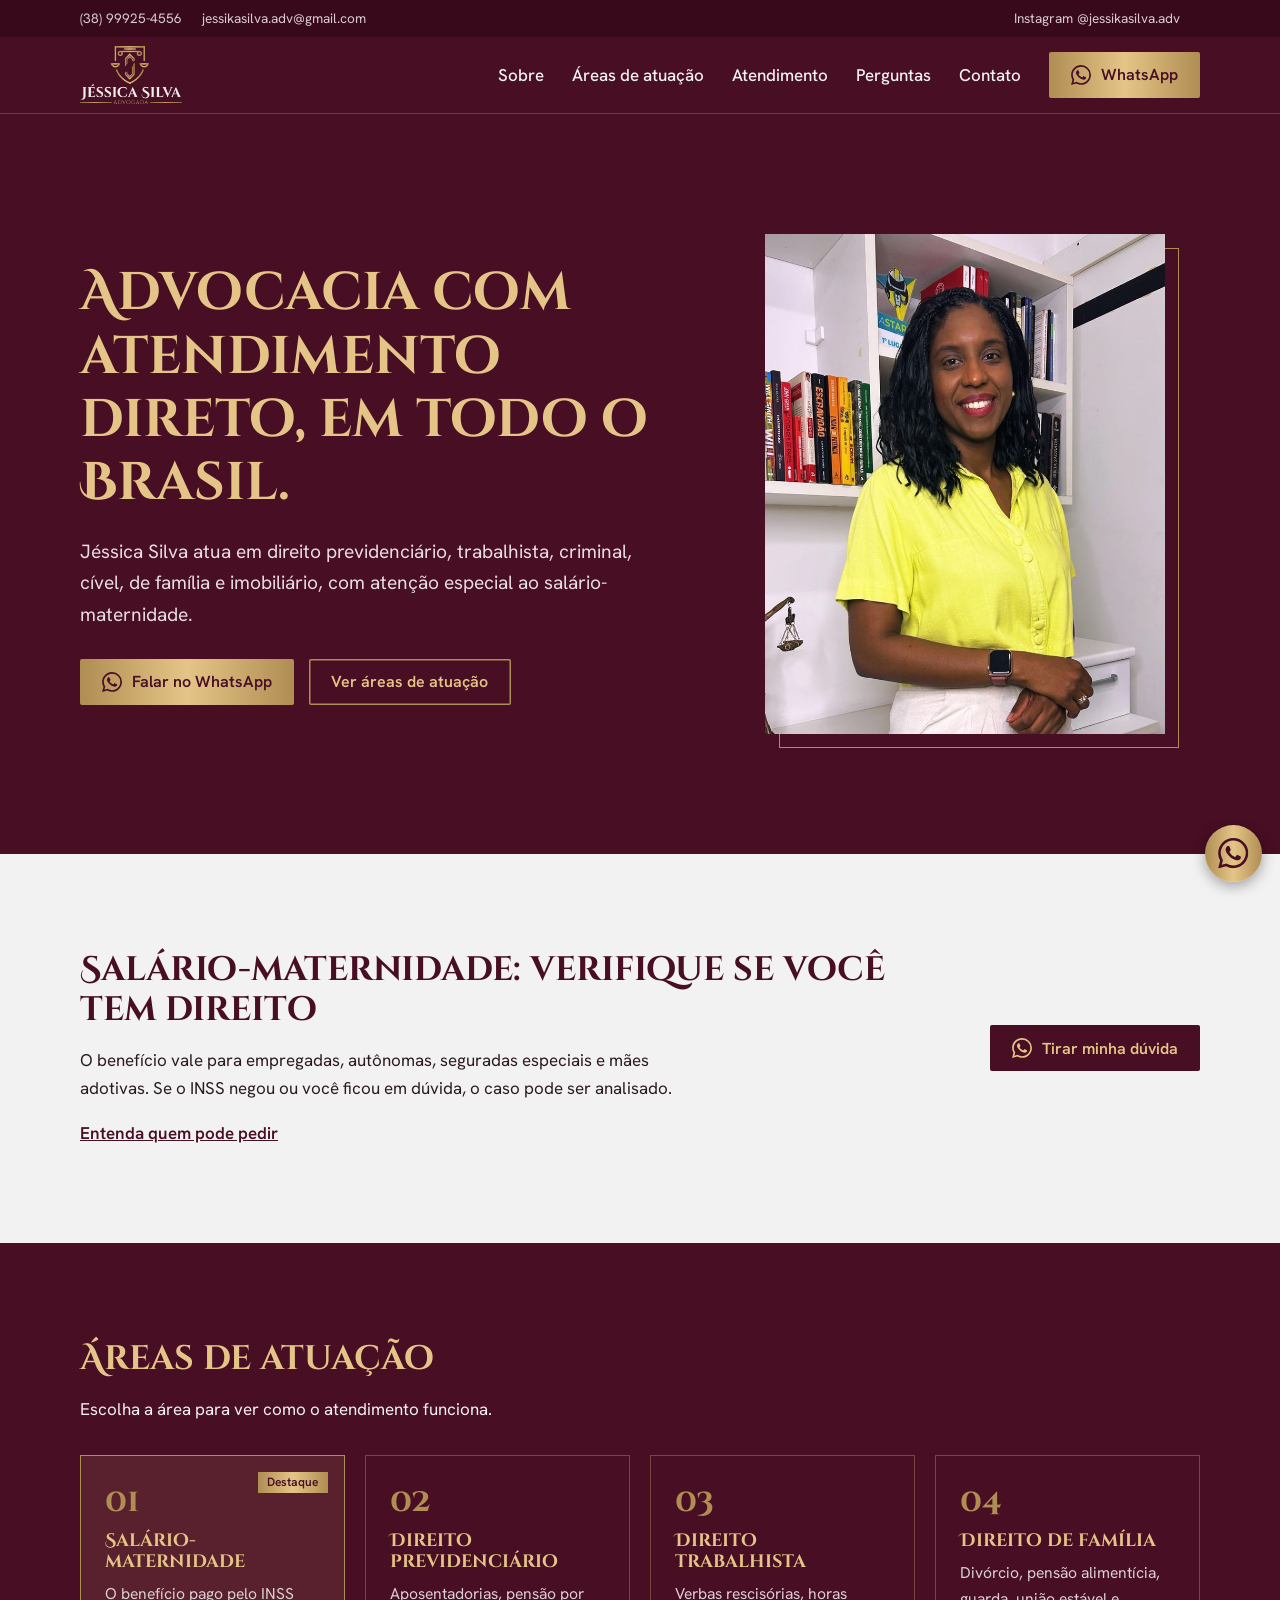
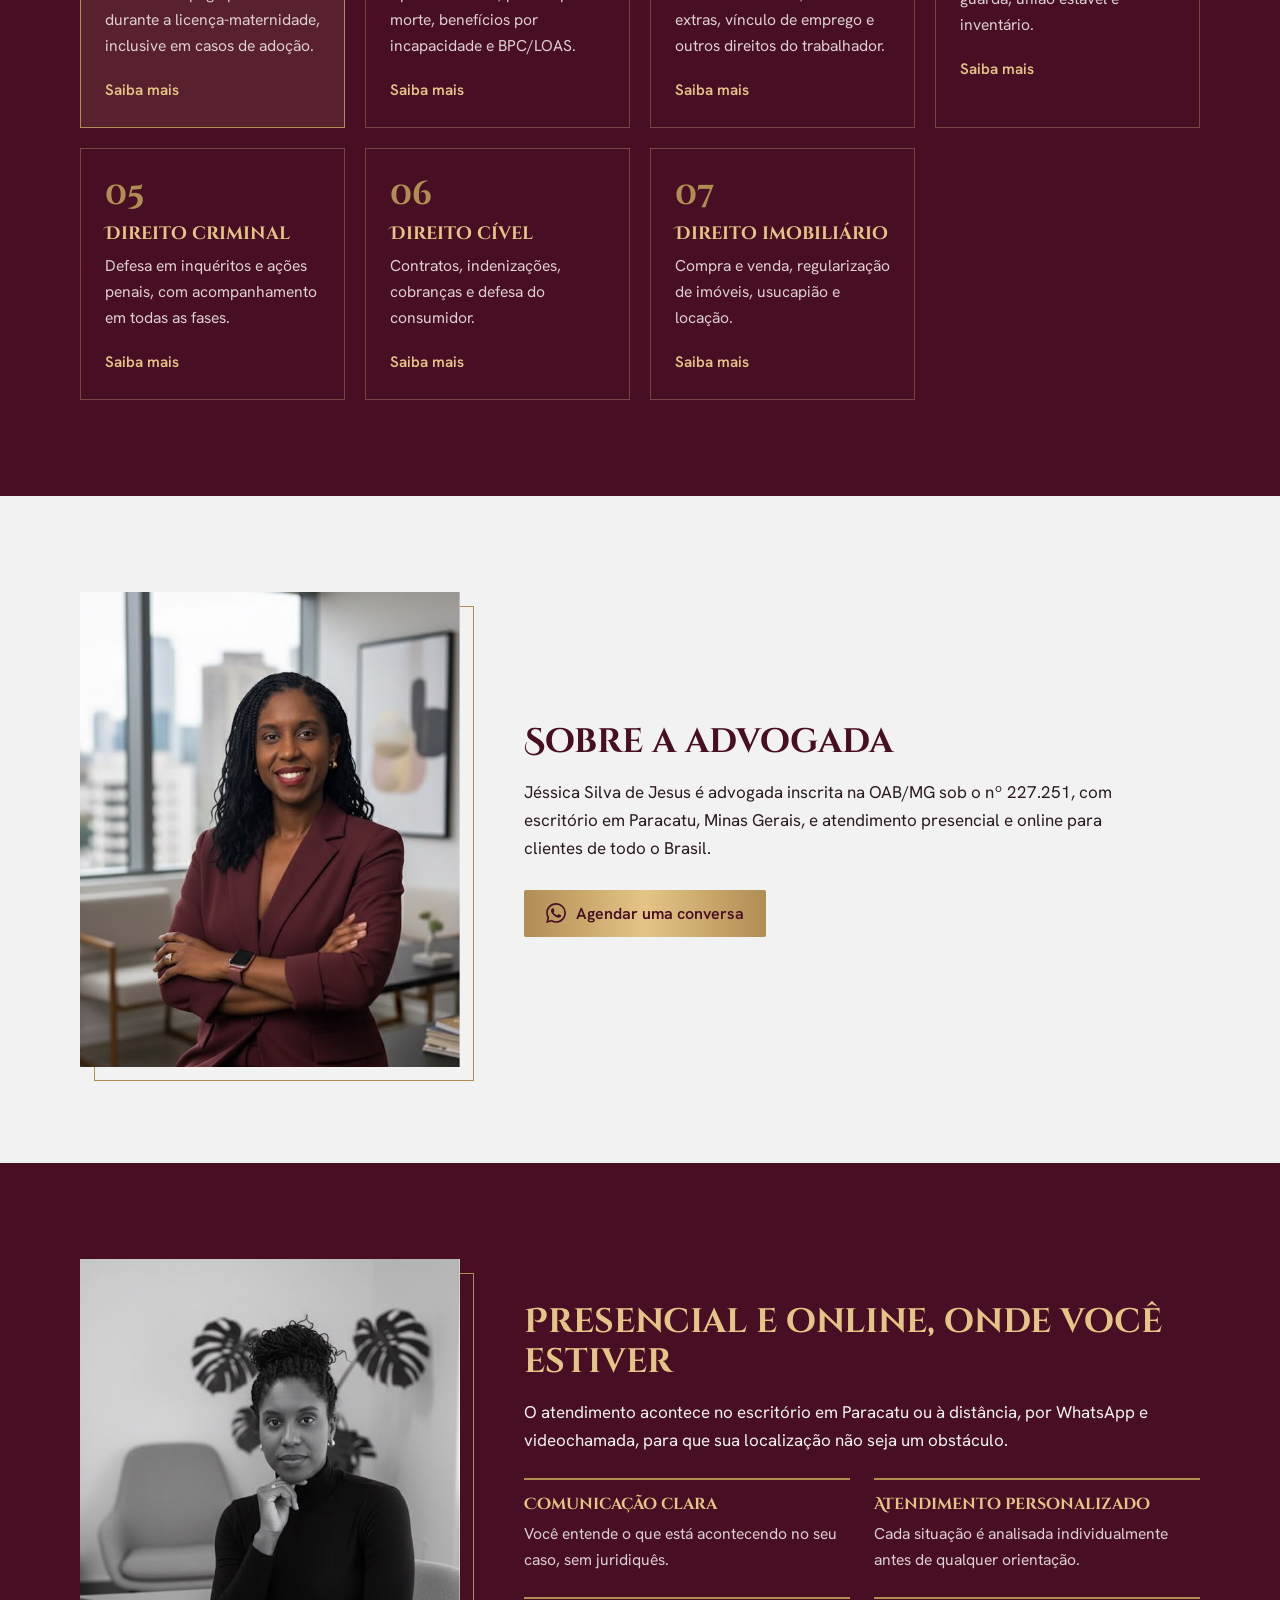
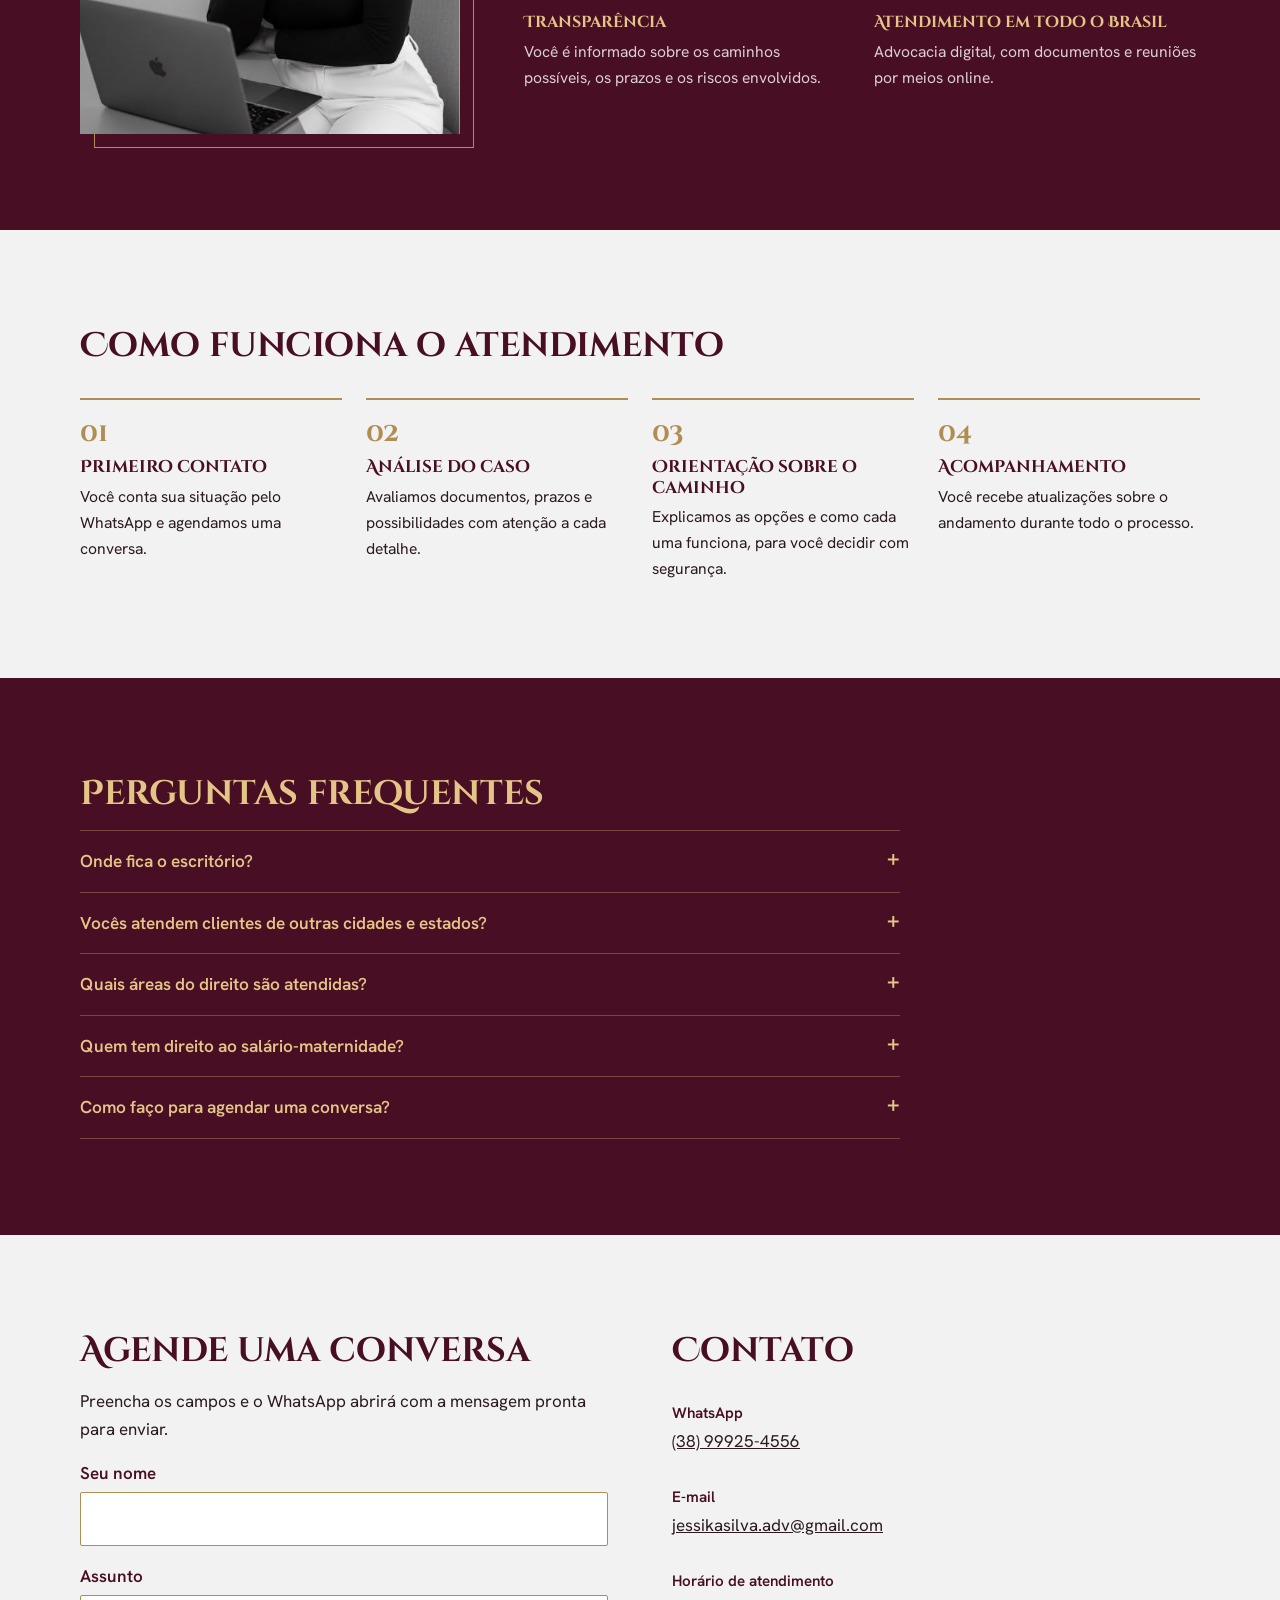
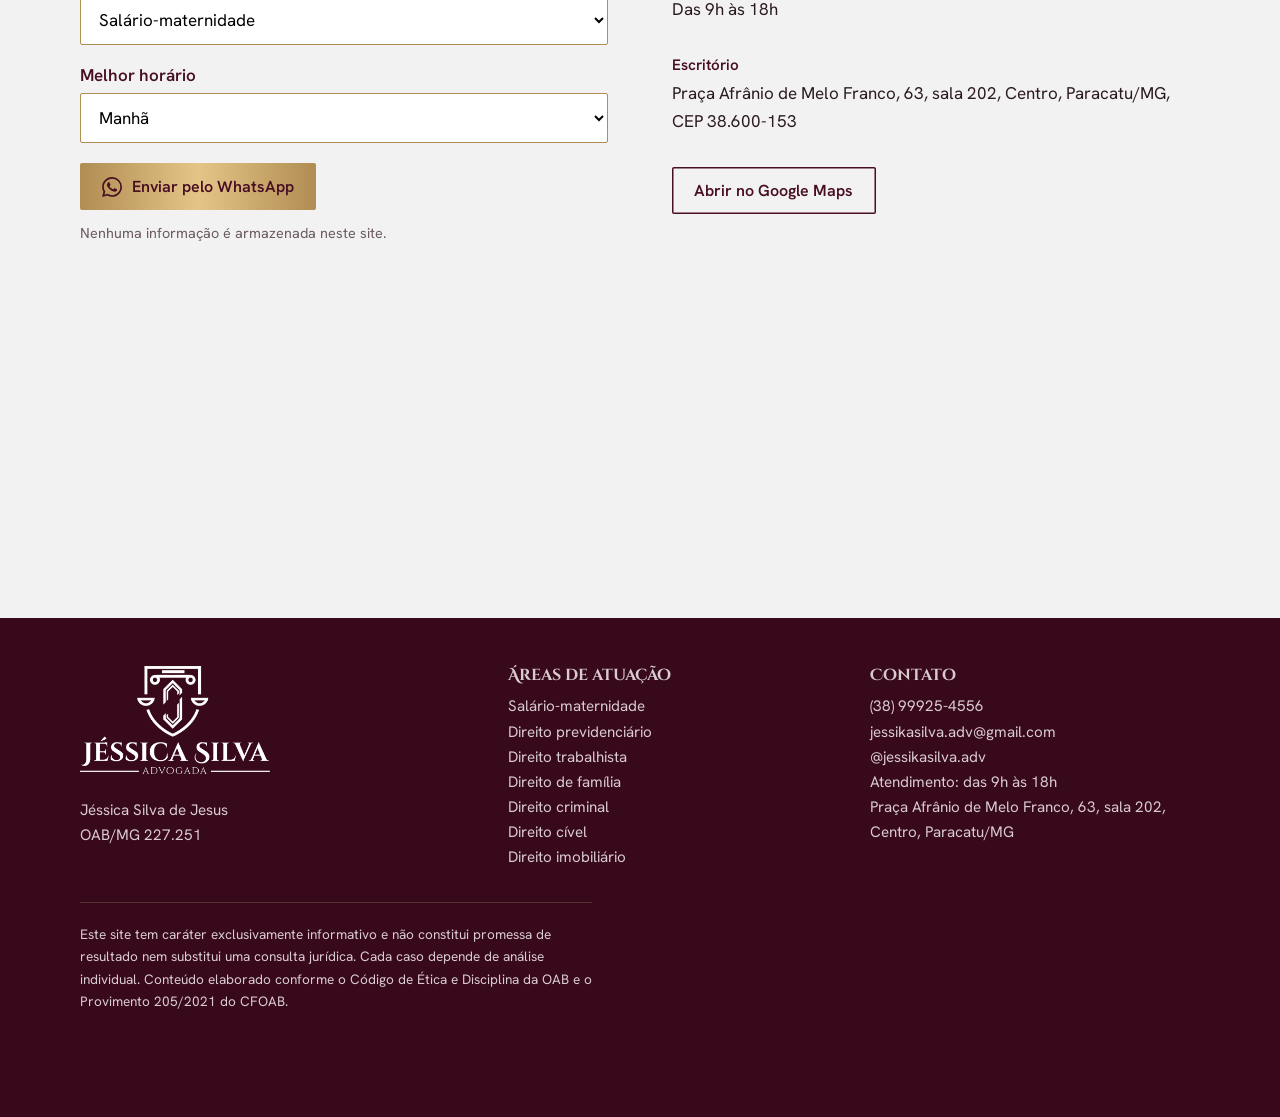
==== index.html @ 724f219b "Add files via upload" ====
<!doctype html><html lang="pt-BR"><head><meta charset="utf-8"><meta name="viewport" content="width=device-width,initial-scale=1"><title>Jéssica Silva Advogada | Paracatu/MG, atendimento em todo o Brasil</title><meta name="description" content="Advocacia em direito previdenciário, trabalhista, criminal, cível, de família, imobiliário e salário-maternidade. Atendimento em todo o Brasil."><meta name="theme-color" content="#480E23"><link rel="icon" type="image/png" href="assets/favicon.png"><link rel="preconnect" href="https://fonts.googleapis.com"><link rel="preconnect" href="https://fonts.gstatic.com" crossorigin><link href="https://fonts.googleapis.com/css2?family=Cinzel+Decorative:wght@400;700;900&family=Hanken+Grotesk:wght@400;500;600&display=swap" rel="stylesheet"><link rel="stylesheet" href="assets/style.css"></head><body><svg style="display:none"><symbol id="zap" viewBox="0 0 24 24"><path d="M17.472 14.382c-.297-.149-1.758-.867-2.03-.967-.273-.099-.471-.148-.67.15-.197.297-.767.966-.94 1.164-.173.199-.347.223-.644.075-.297-.15-1.255-.463-2.39-1.475-.883-.788-1.48-1.761-1.653-2.059-.173-.297-.018-.458.13-.606.134-.133.298-.347.446-.52.149-.174.198-.298.298-.497.099-.198.05-.371-.025-.52-.075-.149-.669-1.612-.916-2.207-.242-.579-.487-.5-.669-.51-.173-.008-.371-.01-.57-.01-.198 0-.52.074-.792.372-.272.297-1.04 1.016-1.04 2.479 0 1.462 1.065 2.875 1.213 3.074.149.198 2.096 3.2 5.077 4.487.709.306 1.262.489 1.694.625.712.227 1.36.195 1.871.118.571-.085 1.758-.719 2.006-1.413.248-.694.248-1.289.173-1.413-.074-.124-.272-.198-.57-.347m-5.421 7.403h-.004a9.87 9.87 0 01-5.031-1.378l-.361-.214-3.741.982.998-3.648-.235-.374a9.86 9.86 0 01-1.51-5.26c.001-5.45 4.436-9.884 9.888-9.884 2.64 0 5.122 1.03 6.988 2.898a9.825 9.825 0 012.893 6.994c-.003 5.45-4.437 9.884-9.885 9.884m8.413-18.297A11.815 11.815 0 0012.05 0C5.495 0 .16 5.335.157 11.892c0 2.096.547 4.142 1.588 5.945L.057 24l6.305-1.654a11.882 11.882 0 005.683 1.448h.005c6.554 0 11.89-5.335 11.893-11.893a11.821 11.821 0 00-3.48-8.413Z"/></symbol></svg><div class="bar"><div class="wrap"><span><a href="https://wa.me/5538999254556?text=Ol%C3%A1%2C%20Dra.%20J%C3%A9ssica%21%20Vim%20pelo%20site%20e%20gostaria%20de%20conversar%20sobre%20o%20meu%20caso." target="_blank" rel="noopener">(38) 99925-4556</a><a href="mailto:jessikasilva.adv@gmail.com">jessikasilva.adv@gmail.com</a></span><a href="https://www.instagram.com/jessikasilva.adv/" target="_blank" rel="noopener">Instagram @jessikasilva.adv</a></div></div><header class="top"><div class="wrap"><a href="index.html" aria-label="Jéssica Silva Advogada, página inicial"><img src="assets/logo.png" alt="Jéssica Silva Advogada" width="720" height="410"></a><nav><a href="#sobre">Sobre</a><a href="#areas">Áreas de atuação</a><a href="#atendimento">Atendimento</a><a href="#faq">Perguntas</a><a href="#contato">Contato</a><a class="btn" href="https://wa.me/5538999254556?text=Ol%C3%A1%2C%20Dra.%20J%C3%A9ssica%21%20Vim%20pelo%20site%20e%20gostaria%20de%20conversar%20sobre%20o%20meu%20caso." target="_blank" rel="noopener"><svg aria-hidden="true"><use href="#zap"/></svg>WhatsApp</a></nav></div></header><section class="dark hero"><div class="wrap duo"><div><h1>Advocacia com atendimento direto, em todo o Brasil.</h1><p>Jéssica Silva atua em direito previdenciário, trabalhista, criminal, cível, de família e imobiliário, com atenção especial ao salário-maternidade.</p><div class="acoes"><a class="btn" href="https://wa.me/5538999254556?text=Ol%C3%A1%2C%20Dra.%20J%C3%A9ssica%21%20Vim%20pelo%20site%20e%20gostaria%20de%20conversar%20sobre%20o%20meu%20caso." target="_blank" rel="noopener"><svg aria-hidden="true"><use href="#zap"/></svg>Falar no WhatsApp</a><a class="btn alt" href="#areas">Ver áreas de atuação</a></div></div><figure class="foto"><img src="assets/jessica-hero.jpg" alt="Jéssica Silva, advogada" width="760" height="950" fetchpriority="high"></figure></div></section>
<section class="destaque sec"><div class="wrap"><div><h2>Salário-maternidade: verifique se você tem direito</h2><p>O benefício vale para empregadas, autônomas, seguradas especiais e mães adotivas. Se o INSS negou ou você ficou em dúvida, o caso pode ser analisado.</p><a class="lk" href="salario-maternidade.html">Entenda quem pode pedir</a></div><a class="btn" href="https://wa.me/5538999254556?text=Ol%C3%A1%2C%20Dra.%20J%C3%A9ssica%21%20Gostaria%20de%20saber%20se%20tenho%20direito%20ao%20sal%C3%A1rio-maternidade." target="_blank" rel="noopener"><svg aria-hidden="true"><use href="#zap"/></svg>Tirar minha dúvida</a></div></section><section class="dark sec" id="areas"><div class="wrap"><h2>Áreas de atuação</h2><p>Escolha a área para ver como o atendimento funciona.</p><div class="cards"><a class="card hl" href="salario-maternidade.html"><span class="tag">Destaque</span><span class="num">01</span><h3>Salário-maternidade</h3><p>O benefício pago pelo INSS durante a licença-maternidade, inclusive em casos de adoção.</p><span class="mais">Saiba mais</span></a><a class="card" href="previdenciario.html"><span class="num">02</span><h3>Direito previdenciário</h3><p>Aposentadorias, pensão por morte, benefícios por incapacidade e BPC/LOAS.</p><span class="mais">Saiba mais</span></a><a class="card" href="trabalhista.html"><span class="num">03</span><h3>Direito trabalhista</h3><p>Verbas rescisórias, horas extras, vínculo de emprego e outros direitos do trabalhador.</p><span class="mais">Saiba mais</span></a><a class="card" href="direito-de-familia.html"><span class="num">04</span><h3>Direito de família</h3><p>Divórcio, pensão alimentícia, guarda, união estável e inventário.</p><span class="mais">Saiba mais</span></a><a class="card" href="criminal.html"><span class="num">05</span><h3>Direito criminal</h3><p>Defesa em inquéritos e ações penais, com acompanhamento em todas as fases.</p><span class="mais">Saiba mais</span></a><a class="card" href="civel.html"><span class="num">06</span><h3>Direito cível</h3><p>Contratos, indenizações, cobranças e defesa do consumidor.</p><span class="mais">Saiba mais</span></a><a class="card" href="imobiliario.html"><span class="num">07</span><h3>Direito imobiliário</h3><p>Compra e venda, regularização de imóveis, usucapião e locação.</p><span class="mais">Saiba mais</span></a></div></div></section><section class="sec claro-sec" id="sobre"><div class="wrap duo sobre"><figure class="foto"><img src="assets/jessica-sobre.jpg" alt="Jéssica Silva, advogada" width="585" height="731" loading="lazy"></figure><div><h2>Sobre a advogada</h2><p>Jéssica Silva de Jesus é advogada inscrita na OAB/MG sob o nº 227.251, com escritório em Paracatu, Minas Gerais, e atendimento presencial e online para clientes de todo o Brasil.</p><!-- BIOGRAFIA: incluir aqui quando for enviada --><div class="acoes"><a class="btn" href="https://wa.me/5538999254556?text=Ol%C3%A1%2C%20Dra.%20J%C3%A9ssica%21%20Vim%20pelo%20site%20e%20gostaria%20de%20conversar%20sobre%20o%20meu%20caso." target="_blank" rel="noopener"><svg aria-hidden="true"><use href="#zap"/></svg>Agendar uma conversa</a></div></div></div></section>
<section class="dark sec" id="atendimento"><div class="wrap duo rev"><figure class="foto"><img src="assets/jessica-atendimento.jpg" alt="Jéssica Silva atendendo com o notebook" width="585" height="731" loading="lazy"></figure><div><h2>Presencial e online, onde você estiver</h2><p>O atendimento acontece no escritório em Paracatu ou à distância, por WhatsApp e videochamada, para que sua localização não seja um obstáculo.</p><div class="difs"><div><h3>Comunicação clara</h3><p>Você entende o que está acontecendo no seu caso, sem juridiquês.</p></div><div><h3>Atendimento personalizado</h3><p>Cada situação é analisada individualmente antes de qualquer orientação.</p></div><div><h3>Transparência</h3><p>Você é informado sobre os caminhos possíveis, os prazos e os riscos envolvidos.</p></div><div><h3>Atendimento em todo o Brasil</h3><p>Advocacia digital, com documentos e reuniões por meios online.</p></div></div></div></div></section>
<section class="sec claro-sec" id="como"><div class="wrap"><h2>Como funciona o atendimento</h2><ol class="steps"><li><h3>Primeiro contato</h3><p>Você conta sua situação pelo WhatsApp e agendamos uma conversa.</p></li><li><h3>Análise do caso</h3><p>Avaliamos documentos, prazos e possibilidades com atenção a cada detalhe.</p></li><li><h3>Orientação sobre o caminho</h3><p>Explicamos as opções e como cada uma funciona, para você decidir com segurança.</p></li><li><h3>Acompanhamento</h3><p>Você recebe atualizações sobre o andamento durante todo o processo.</p></li></ol></div></section>
<section class="dark sec" id="faq"><div class="wrap"><h2>Perguntas frequentes</h2>
<details><summary>Onde fica o escritório?</summary><p>Na Praça Afrânio de Melo Franco, 63, sala 202, Centro, Paracatu/MG. O atendimento também é online.</p></details>
<details><summary>Vocês atendem clientes de outras cidades e estados?</summary><p>Sim. O atendimento é feito em todo o Brasil, por WhatsApp e videochamada, com envio de documentos por meio digital.</p></details>
<details><summary>Quais áreas do direito são atendidas?</summary><p>Salário-maternidade, previdenciário, trabalhista, família, criminal, cível e imobiliário. Cada área tem uma página com detalhes.</p></details>
<details><summary>Quem tem direito ao salário-maternidade?</summary><p>Podem ter direito trabalhadoras com carteira assinada, autônomas, seguradas especiais, desempregadas que mantêm a qualidade de segurada e mães adotivas. A análise do seu caso mostra se você se enquadra.</p></details>
<details><summary>Como faço para agendar uma conversa?</summary><p>Pelo botão de WhatsApp ou pelo formulário desta página. O atendimento funciona das 9h às 18h.</p></details>
</div></section>
<section class="sec claro-sec" id="contato"><div class="wrap contato-grid"><div><h2>Agende uma conversa</h2><p>Preencha os campos e o WhatsApp abrirá com a mensagem pronta para enviar.</p><form id="f"><label for="n">Seu nome</label><input id="n" name="nome" required autocomplete="name"><label for="a">Assunto</label><select id="a" name="area"><option>Salário-maternidade</option><option>Direito previdenciário</option><option>Direito trabalhista</option><option>Direito de família</option><option>Direito criminal</option><option>Direito cível</option><option>Direito imobiliário</option><option>Outro assunto</option></select><label for="h">Melhor horário</label><select id="h" name="hora"><option>Manhã</option><option>Tarde</option></select><button class="btn" type="submit"><svg aria-hidden="true"><use href="#zap"/></svg>Enviar pelo WhatsApp</button><p class="aviso">Nenhuma informação é armazenada neste site.</p></form></div>
<div><h2>Contato</h2><dl class="info"><div><dt>WhatsApp</dt><dd><a href="https://wa.me/5538999254556?text=Ol%C3%A1%2C%20Dra.%20J%C3%A9ssica%21%20Vim%20pelo%20site%20e%20gostaria%20de%20conversar%20sobre%20o%20meu%20caso." target="_blank" rel="noopener">(38) 99925-4556</a></dd></div><div><dt>E-mail</dt><dd><a href="mailto:jessikasilva.adv@gmail.com">jessikasilva.adv@gmail.com</a></dd></div><div><dt>Horário de atendimento</dt><dd>Das 9h às 18h</dd></div><div><dt>Escritório</dt><dd>Praça Afrânio de Melo Franco, 63, sala 202, Centro, Paracatu/MG, CEP 38.600-153</dd></div></dl><a class="btn alt" style="color:var(--vinho);box-shadow:inset 0 0 0 1.5px var(--vinho)" href="https://www.google.com/maps/search/?api=1&query=Pra%C3%A7a%20Afr%C3%A2nio%20de%20Melo%20Franco%2C%2063%2C%20Centro%2C%20Paracatu%20-%20MG%2C%2038600-153" target="_blank" rel="noopener">Abrir no Google Maps</a><iframe class="map" title="Mapa do escritório" loading="lazy" src="https://maps.google.com/maps?q=Pra%C3%A7a%20Afr%C3%A2nio%20de%20Melo%20Franco%2C%2063%2C%20Paracatu%20MG&t=m&z=16&output=embed"></iframe></div></div></section>
<script>document.getElementById("f").addEventListener("submit",function(e){e.preventDefault();var d=new FormData(this);var t="Olá, Dra. Jéssica! Meu nome é "+d.get("nome")+". Gostaria de conversar sobre: "+d.get("area")+". Melhor horário para contato: "+d.get("hora")+".";window.open("https://wa.me/5538999254556?text="+encodeURIComponent(t),"_blank","noopener")});</script><footer><div class="wrap"><div><img src="assets/logo-branca.png" alt="Jéssica Silva Advogada" width="720" height="410"><p>Jéssica Silva de Jesus<br>OAB/MG 227.251</p></div>
<div><h3>Áreas de atuação</h3><ul><li><a href="salario-maternidade.html">Salário-maternidade</a></li><li><a href="previdenciario.html">Direito previdenciário</a></li><li><a href="trabalhista.html">Direito trabalhista</a></li><li><a href="direito-de-familia.html">Direito de família</a></li><li><a href="criminal.html">Direito criminal</a></li><li><a href="civel.html">Direito cível</a></li><li><a href="imobiliario.html">Direito imobiliário</a></li></ul></div>
<div><h3>Contato</h3><ul><li><a href="https://wa.me/5538999254556?text=Ol%C3%A1%2C%20Dra.%20J%C3%A9ssica%21%20Vim%20pelo%20site%20e%20gostaria%20de%20conversar%20sobre%20o%20meu%20caso." target="_blank" rel="noopener">(38) 99925-4556</a></li><li><a href="mailto:jessikasilva.adv@gmail.com">jessikasilva.adv@gmail.com</a></li><li><a href="https://www.instagram.com/jessikasilva.adv/" target="_blank" rel="noopener">@jessikasilva.adv</a></li><li>Atendimento: das 9h às 18h</li><li>Praça Afrânio de Melo Franco, 63, sala 202, Centro, Paracatu/MG</li></ul></div>
<p class="legal">Este site tem caráter exclusivamente informativo e não constitui promessa de resultado nem substitui uma consulta jurídica. Cada caso depende de análise individual. Conteúdo elaborado conforme o Código de Ética e Disciplina da OAB e o Provimento 205/2021 do CFOAB.</p></div></footer><a class="zap" href="https://wa.me/5538999254556?text=Ol%C3%A1%2C%20Dra.%20J%C3%A9ssica%21%20Vim%20pelo%20site%20e%20gostaria%20de%20conversar%20sobre%20o%20meu%20caso." target="_blank" rel="noopener" aria-label="Falar no WhatsApp"><svg aria-hidden="true"><use href="#zap"/></svg></a></body></html>
---- assets/style.css ----
:root{--vinho:#480E23;--vinho-2:#37091A;--ouro:#E5C587;--ouro-2:#B08D53;--claro:#F2F2F2;--grad:linear-gradient(90deg,#B08D53,#E5C587 50%,#B08D53);--serif:"Cinzel Decorative","Cinzel",Georgia,serif;--sans:"Hanken Grotesk",system-ui,-apple-system,"Segoe UI",sans-serif}
*{box-sizing:border-box}html{scroll-behavior:smooth;scroll-padding-top:84px}
body{margin:0;font:400 1.0625rem/1.65 var(--sans);color:#2b1a21;background:var(--claro)}
img{max-width:100%;height:auto}a{color:inherit}
:focus-visible{outline:3px solid var(--ouro);outline-offset:3px}
.wrap{width:min(1120px,100% - 2.5rem);margin-inline:auto}
h1,h2,h3{font-family:var(--serif);font-weight:700;line-height:1.2;margin:0}
h1{font-size:clamp(1.9rem,4.6vw,3.3rem)}h2{font-size:clamp(1.5rem,3vw,2.1rem);margin-bottom:1rem}
p{margin:0 0 1rem;max-width:64ch}
.dark{background:var(--vinho);color:var(--claro)}.dark h1,.dark h2,.dark h3{color:var(--ouro)}
.sec{padding:clamp(3.5rem,8vw,6rem) 0}
/* header */
.top{position:sticky;top:0;z-index:20;background:var(--vinho);border-bottom:1px solid rgba(229,197,135,.25)}
.top .wrap{display:flex;align-items:center;justify-content:space-between;gap:1rem;min-height:76px}
.top img{height:58px;width:auto;display:block}
.top nav{display:flex;align-items:center;gap:1.75rem;color:var(--claro);font-weight:500}
.top nav a{text-decoration:none}.top nav a:hover{color:var(--ouro)}
.btn{display:inline-flex;align-items:center;gap:.6rem;padding:.8rem 1.4rem;border-radius:2px;font:600 1rem var(--sans);text-decoration:none;background:var(--grad);color:var(--vinho);border:0;cursor:pointer}
.btn:hover{filter:brightness(1.08)}.btn svg{width:1.25rem;height:1.25rem;fill:currentColor}
.btn.alt{background:none;color:var(--ouro);box-shadow:inset 0 0 0 1.5px var(--ouro-2)}
.btn.alt:hover{background:rgba(229,197,135,.1)}
/* hero */
.hero{position:relative;overflow:hidden;padding:clamp(4rem,10vw,7.5rem) 0}
.hero::after{content:"";position:absolute;right:-6%;top:50%;width:min(620px,70vw);aspect-ratio:600/482;transform:translateY(-50%);background:url(emblema.png) center/contain no-repeat;opacity:.09;pointer-events:none}
.hero .wrap{position:relative;z-index:1}
.hero h1{max-width:16ch;margin-bottom:1.25rem}.hero p{font-size:1.2rem;color:#e8dde0}
.acoes{display:flex;flex-wrap:wrap;gap:.9rem;margin-top:1.75rem}
/* destaque */
.destaque .wrap{display:grid;grid-template-columns:1fr auto;gap:2rem;align-items:center}
.destaque h2{color:var(--vinho)}.destaque .btn{background:var(--vinho);color:var(--ouro)}
.destaque .lk{display:block;margin-top:.9rem;font-weight:600;color:var(--vinho)}
/* areas */
.areas ul{list-style:none;margin:2rem 0 0;padding:0;display:grid;grid-template-columns:1fr 1fr;column-gap:3rem}
.areas li{border-top:1px solid rgba(229,197,135,.3)}
.areas a{display:block;padding:1.2rem 0;text-decoration:none}
.areas h3{font-size:1.15rem;transition:letter-spacing .2s}.areas a:hover h3{letter-spacing:.03em}
.areas p{margin:.3rem 0 0;color:#dccfd3;font-size:1rem}
.areas .top-item{grid-column:1/-1;background:rgba(229,197,135,.08);padding-inline:1.25rem;margin-bottom:.5rem}
/* contato */
.info{display:grid;grid-template-columns:repeat(auto-fit,minmax(240px,1fr));gap:2rem;margin:2rem 0}
.info dt{font:600 .95rem var(--sans);color:var(--ouro);margin-bottom:.25rem}.info dd{margin:0}
.claro-sec{background:var(--claro)}.claro-sec h2{color:var(--vinho)}
/* paginas de area */
.lista{list-style:none;padding:0;margin:0 0 2.5rem;max-width:64ch}
.lista li{position:relative;padding:.35rem 0 .35rem 1.6rem}
.lista li::before{content:"";position:absolute;left:0;top:.95rem;width:.7rem;height:.7rem;background:var(--ouro-2);transform:rotate(45deg)}
.cta{text-align:center}.cta p{margin-inline:auto}.cta .acoes{justify-content:center}
.aviso{font-size:.9rem;color:#6b5b61}
.voltar{color:var(--ouro);font-weight:600;text-decoration:none}
/* rodape */
footer{background:var(--vinho-2);color:#d9cbd0;padding:3rem 0 5.5rem;font-size:.95rem}
footer .wrap{display:grid;grid-template-columns:1.2fr 1fr 1fr;gap:2rem}
footer img{width:190px;margin-bottom:1rem}footer h3{font-size:1rem;margin-bottom:.6rem}
footer ul{list-style:none;padding:0;margin:0}footer a{text-decoration:none}footer a:hover{color:var(--ouro)}
footer .legal{grid-column:1/-1;border-top:1px solid rgba(229,197,135,.2);padding-top:1.25rem;font-size:.85rem}
/* whatsapp flutuante */
.zap{position:fixed;right:1.1rem;bottom:1.1rem;z-index:30;width:3.6rem;height:3.6rem;border-radius:50%;background:var(--grad);color:var(--vinho);display:grid;place-items:center;box-shadow:0 4px 14px rgba(0,0,0,.35)}
.zap svg{width:1.9rem;height:1.9rem;fill:currentColor}
@media(max-width:820px){.top nav a:not(.btn){display:none}.destaque .wrap,.areas ul,footer .wrap{grid-template-columns:1fr}.top img{height:48px}.top .btn{padding:.65rem 1rem;font-size:.95rem}}
@media(prefers-reduced-motion:reduce){*{transition:none!important;scroll-behavior:auto!important}}
/* fotos */
.duo{display:grid;grid-template-columns:1.25fr 1fr;gap:clamp(2rem,5vw,4rem);align-items:center}
.sobre{grid-template-columns:minmax(0,380px) 1fr}
.foto{margin:0;position:relative;justify-self:center;width:min(100%,400px)}
.foto img{display:block;width:100%;height:auto;aspect-ratio:4/5;object-fit:cover;object-position:top}
.foto::before{content:"";position:absolute;inset:14px -14px -14px 14px;border:1.5px solid var(--ouro-2);z-index:0}
.foto img{position:relative;z-index:1}
.hero::after{display:none}
@media(max-width:820px){.duo,.sobre{grid-template-columns:1fr}.foto{width:min(100%,320px);margin-right:14px}.hero .duo .foto{order:2}}
/* v3: layout inspirado no site de referência */
.bar{background:var(--vinho-2);color:#d9cbd0;font-size:.85rem}.bar .wrap{display:flex;justify-content:space-between;gap:.5rem 1.25rem;padding:.45rem 0;flex-wrap:wrap}.bar a{text-decoration:none;margin-right:1.25rem}.bar a:hover{color:var(--ouro)}
.cards{display:grid;grid-template-columns:repeat(auto-fill,minmax(260px,1fr));gap:1.25rem;margin-top:2rem}
.card{display:block;text-decoration:none;padding:1.5rem;border:1px solid rgba(229,197,135,.3);position:relative;transition:border-color .2s,background .2s}
.card:hover{border-color:var(--ouro);background:rgba(229,197,135,.06)}.card.hl{background:rgba(229,197,135,.1);border-color:var(--ouro-2)}
.card .num{font:700 2rem var(--serif);color:var(--ouro-2);display:block;margin-bottom:.5rem}.card h3{font-size:1.1rem;margin-bottom:.5rem}
.card p{font-size:.98rem;color:#dccfd3;margin:0 0 1rem}.card .mais{color:var(--ouro);font-weight:600;font-size:.95rem}
.tag{position:absolute;top:1rem;right:1rem;font:600 .75rem var(--sans);background:var(--grad);color:var(--vinho);padding:.15rem .6rem}
.difs{display:grid;grid-template-columns:1fr 1fr;gap:1.5rem;margin-top:1.5rem}.difs div{border-top:2px solid var(--ouro-2);padding-top:.9rem}
.difs h3{font-size:1.02rem;margin-bottom:.4rem}.difs p{font-size:.98rem;color:#dccfd3;margin:0}
.duo.rev{grid-template-columns:minmax(0,380px) 1fr}
.steps{list-style:none;counter-reset:s;padding:0;margin:2rem 0 0;display:grid;grid-template-columns:repeat(auto-fit,minmax(220px,1fr));gap:1.5rem}
.steps li{counter-increment:s;border-top:2px solid var(--ouro-2);padding-top:1rem}
.steps li::before{content:"0" counter(s);font:700 1.6rem var(--serif);color:var(--ouro-2);display:block;margin-bottom:.4rem}
.steps h3{font-size:1.05rem;color:var(--vinho);margin-bottom:.4rem}.steps p{font-size:.98rem;margin:0}
details{border-top:1px solid rgba(229,197,135,.3);padding:1rem 0;max-width:820px}details:last-of-type{border-bottom:1px solid rgba(229,197,135,.3)}
summary{cursor:pointer;font-weight:600;font-size:1.08rem;color:var(--ouro);list-style:none;display:flex;justify-content:space-between;gap:1rem}
summary::after{content:"+";font-size:1.4rem;line-height:1}details[open] summary::after{content:"\2212"}summary::-webkit-details-marker{display:none}
details p{margin:.75rem 0 0;color:#e8dde0}
.contato-grid{display:grid;grid-template-columns:1fr 1fr;gap:clamp(2rem,5vw,4rem);align-items:start}
form label{display:block;font-weight:600;margin:1rem 0 .3rem;color:var(--vinho)}form .btn{margin-top:1.25rem}
form input,form select{width:100%;padding:.75rem .9rem;font:inherit;border:1px solid var(--ouro-2);background:#fff;border-radius:2px}
.claro-sec .info{grid-template-columns:1fr}.claro-sec .info dt{color:var(--vinho)}.aviso{margin-top:.75rem}
.map{width:100%;height:280px;border:0;margin-top:1.25rem}
@media(max-width:820px){.difs,.contato-grid,.duo.rev{grid-template-columns:1fr}}
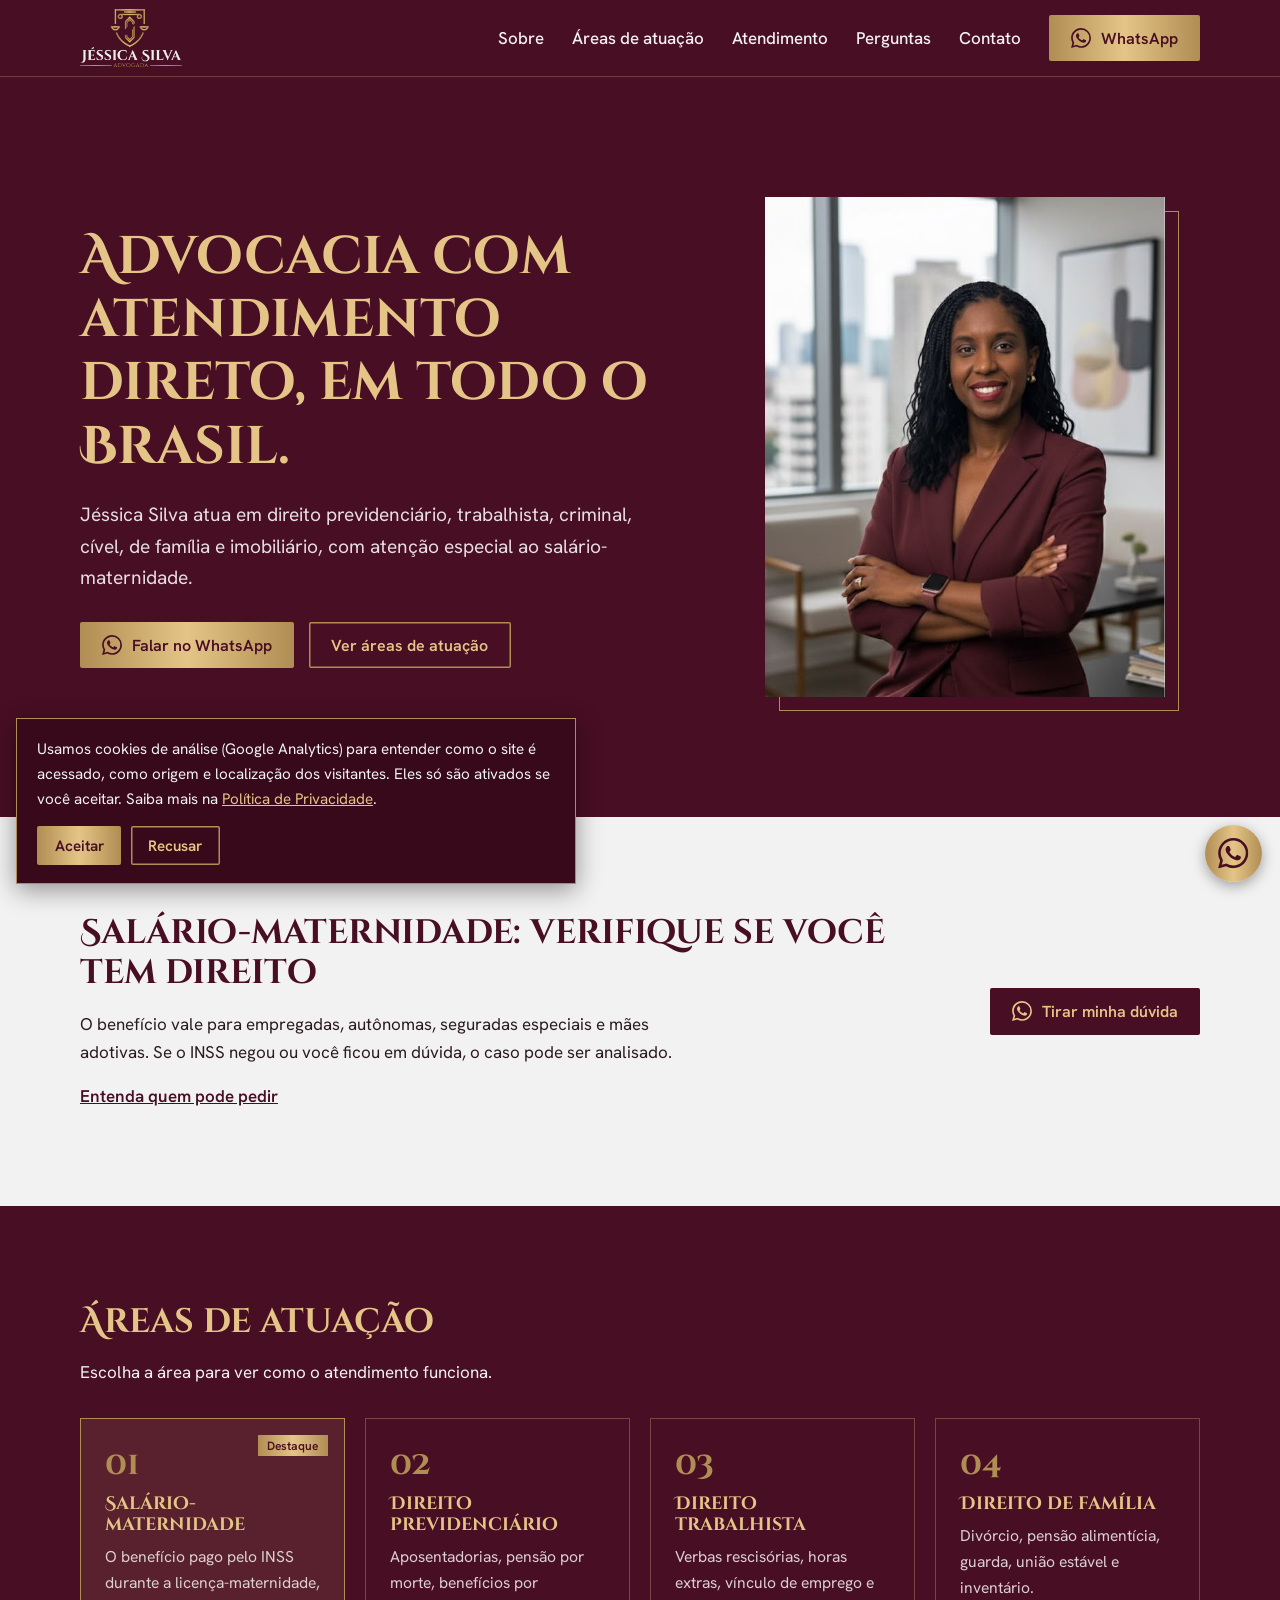
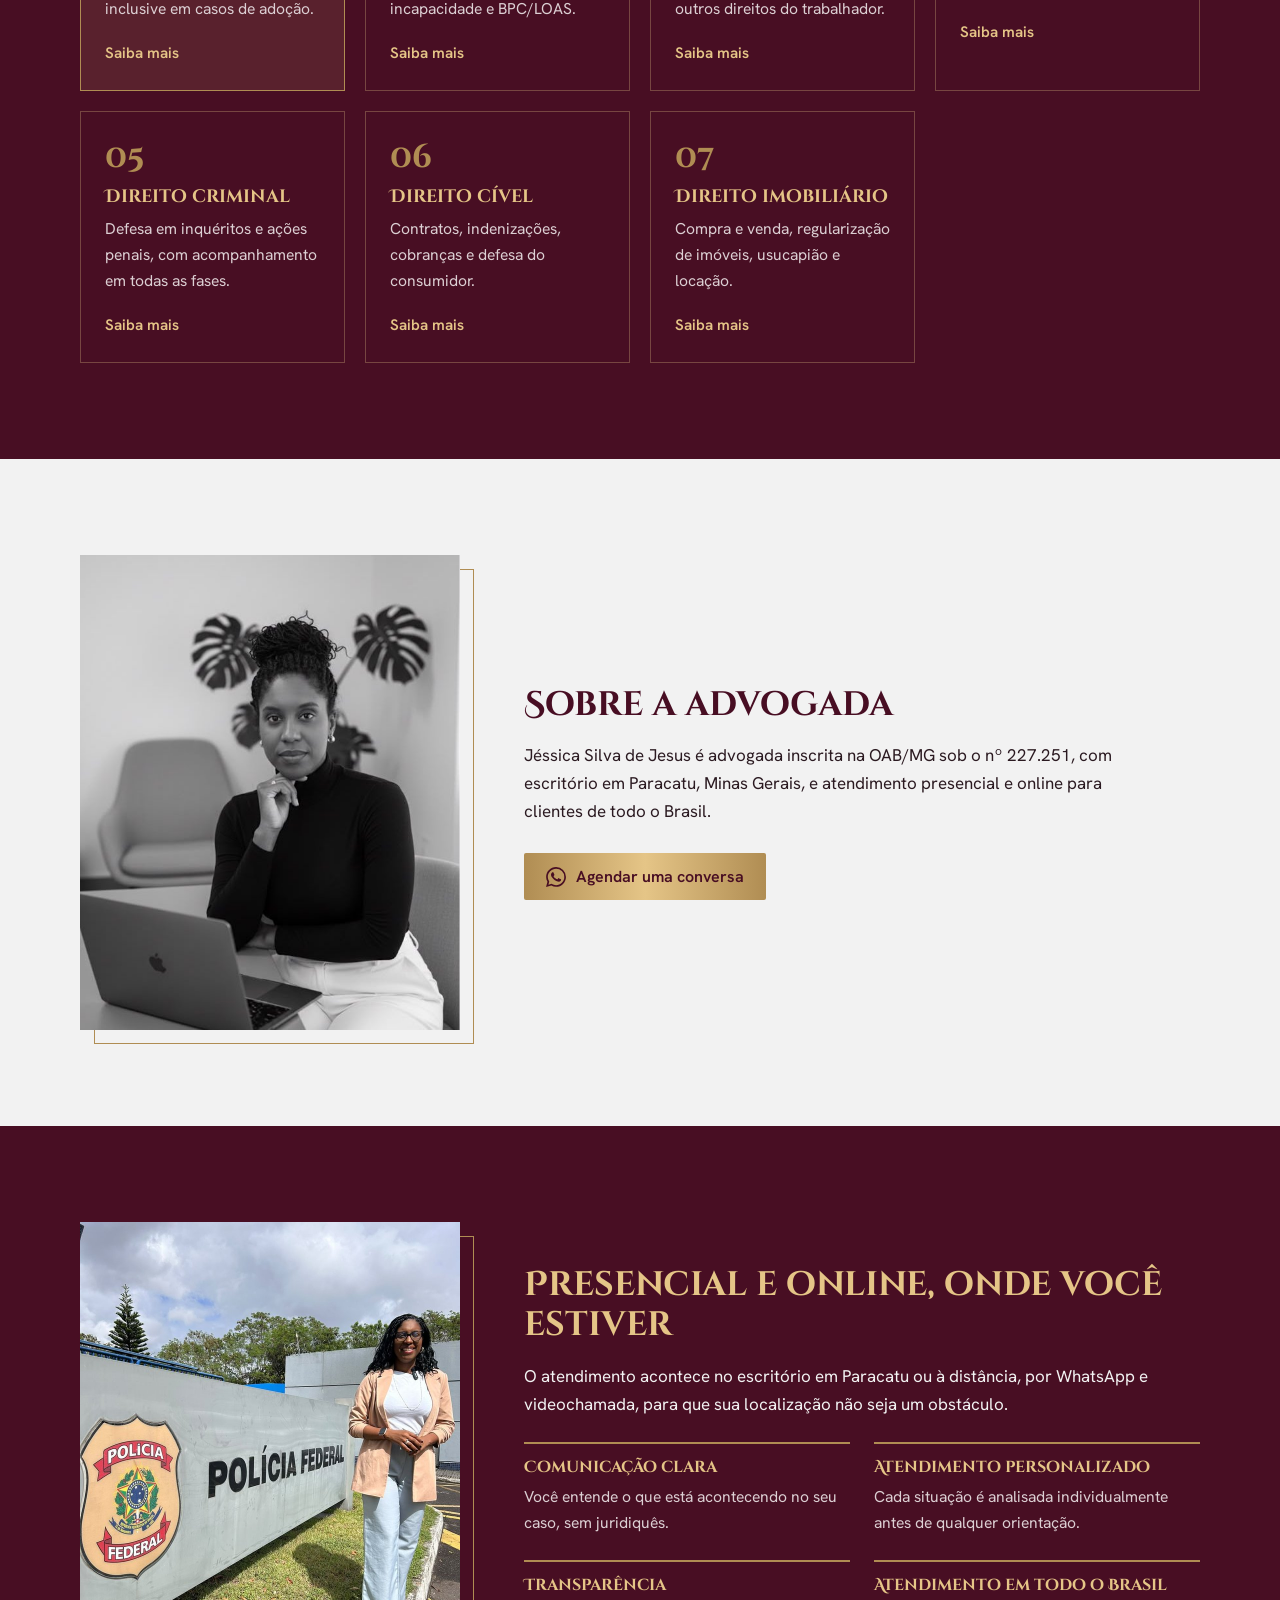
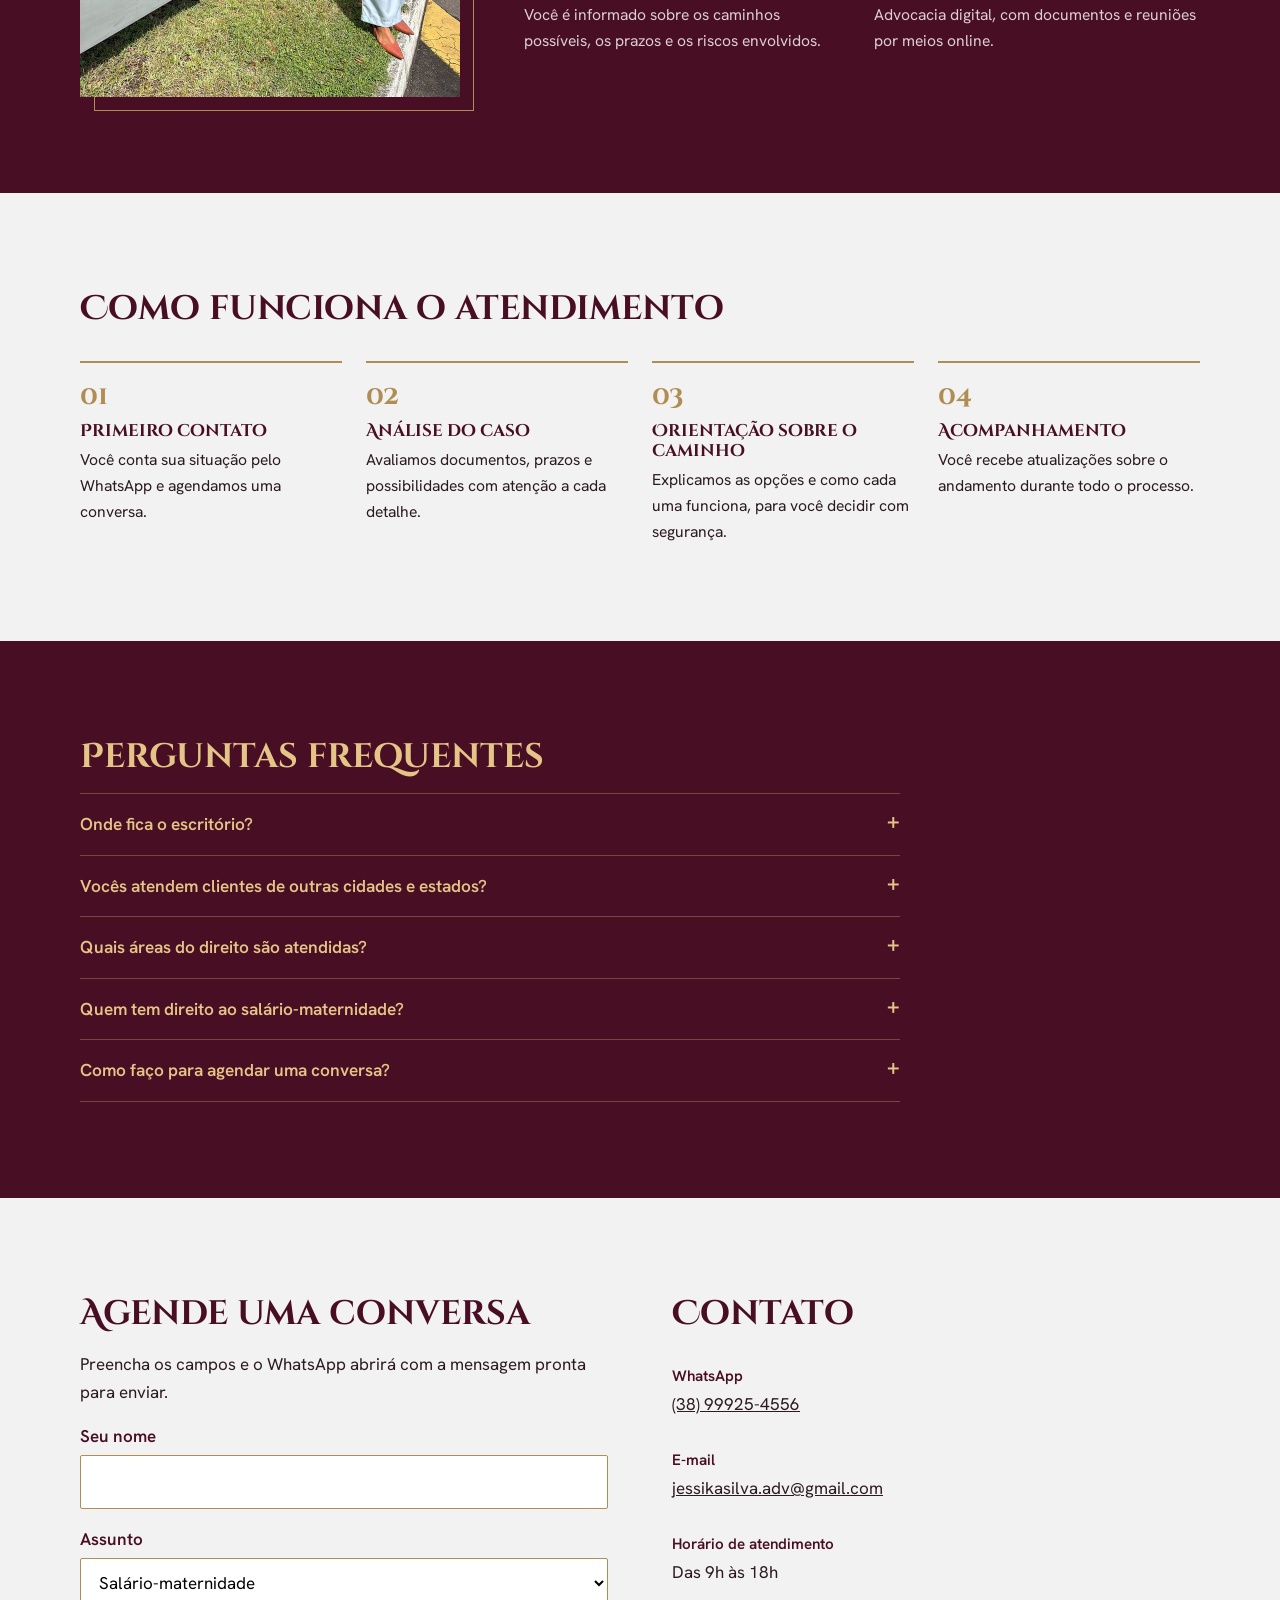
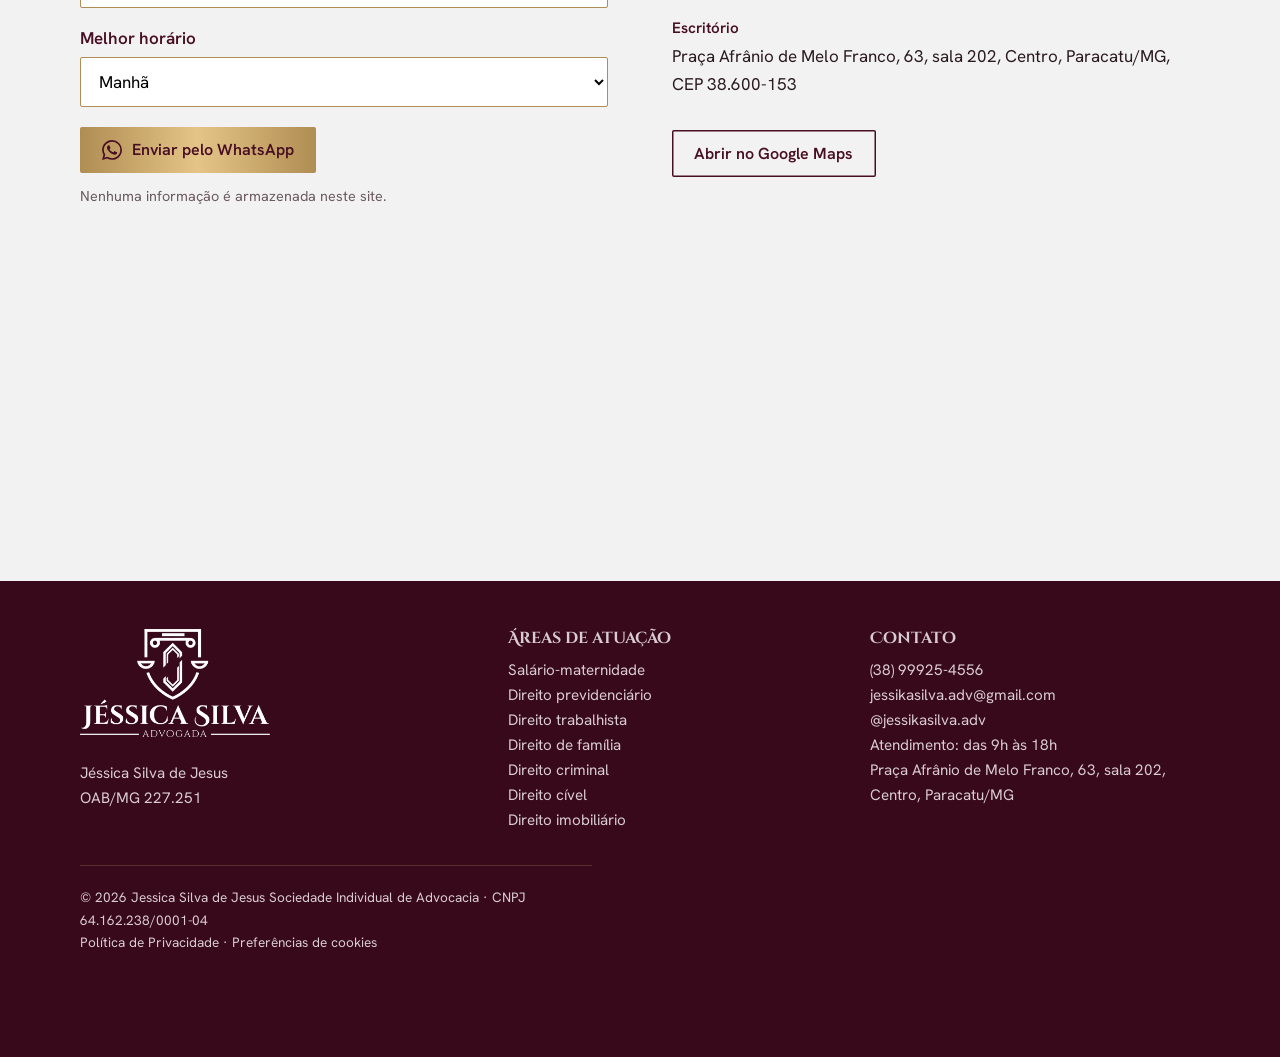
==== commit 2a824338: "Add files via upload" ====
--- a/index.html
+++ b/index.html
@@ -1,6 +1,6 @@
-<!doctype html><html lang="pt-BR"><head><meta charset="utf-8"><meta name="viewport" content="width=device-width,initial-scale=1"><title>Jéssica Silva Advogada | Paracatu/MG, atendimento em todo o Brasil</title><meta name="description" content="Advocacia em direito previdenciário, trabalhista, criminal, cível, de família, imobiliário e salário-maternidade. Atendimento em todo o Brasil."><meta name="theme-color" content="#480E23"><link rel="icon" type="image/png" href="assets/favicon.png"><link rel="preconnect" href="https://fonts.googleapis.com"><link rel="preconnect" href="https://fonts.gstatic.com" crossorigin><link href="https://fonts.googleapis.com/css2?family=Cinzel+Decorative:wght@400;700;900&family=Hanken+Grotesk:wght@400;500;600&display=swap" rel="stylesheet"><link rel="stylesheet" href="assets/style.css"></head><body><svg style="display:none"><symbol id="zap" viewBox="0 0 24 24"><path d="M17.472 14.382c-.297-.149-1.758-.867-2.03-.967-.273-.099-.471-.148-.67.15-.197.297-.767.966-.94 1.164-.173.199-.347.223-.644.075-.297-.15-1.255-.463-2.39-1.475-.883-.788-1.48-1.761-1.653-2.059-.173-.297-.018-.458.13-.606.134-.133.298-.347.446-.52.149-.174.198-.298.298-.497.099-.198.05-.371-.025-.52-.075-.149-.669-1.612-.916-2.207-.242-.579-.487-.5-.669-.51-.173-.008-.371-.01-.57-.01-.198 0-.52.074-.792.372-.272.297-1.04 1.016-1.04 2.479 0 1.462 1.065 2.875 1.213 3.074.149.198 2.096 3.2 5.077 4.487.709.306 1.262.489 1.694.625.712.227 1.36.195 1.871.118.571-.085 1.758-.719 2.006-1.413.248-.694.248-1.289.173-1.413-.074-.124-.272-.198-.57-.347m-5.421 7.403h-.004a9.87 9.87 0 01-5.031-1.378l-.361-.214-3.741.982.998-3.648-.235-.374a9.86 9.86 0 01-1.51-5.26c.001-5.45 4.436-9.884 9.888-9.884 2.64 0 5.122 1.03 6.988 2.898a9.825 9.825 0 012.893 6.994c-.003 5.45-4.437 9.884-9.885 9.884m8.413-18.297A11.815 11.815 0 0012.05 0C5.495 0 .16 5.335.157 11.892c0 2.096.547 4.142 1.588 5.945L.057 24l6.305-1.654a11.882 11.882 0 005.683 1.448h.005c6.554 0 11.89-5.335 11.893-11.893a11.821 11.821 0 00-3.48-8.413Z"/></symbol></svg><div class="bar"><div class="wrap"><span><a href="https://wa.me/5538999254556?text=Ol%C3%A1%2C%20Dra.%20J%C3%A9ssica%21%20Vim%20pelo%20site%20e%20gostaria%20de%20conversar%20sobre%20o%20meu%20caso." target="_blank" rel="noopener">(38) 99925-4556</a><a href="mailto:jessikasilva.adv@gmail.com">jessikasilva.adv@gmail.com</a></span><a href="https://www.instagram.com/jessikasilva.adv/" target="_blank" rel="noopener">Instagram @jessikasilva.adv</a></div></div><header class="top"><div class="wrap"><a href="index.html" aria-label="Jéssica Silva Advogada, página inicial"><img src="assets/logo.png" alt="Jéssica Silva Advogada" width="720" height="410"></a><nav><a href="#sobre">Sobre</a><a href="#areas">Áreas de atuação</a><a href="#atendimento">Atendimento</a><a href="#faq">Perguntas</a><a href="#contato">Contato</a><a class="btn" href="https://wa.me/5538999254556?text=Ol%C3%A1%2C%20Dra.%20J%C3%A9ssica%21%20Vim%20pelo%20site%20e%20gostaria%20de%20conversar%20sobre%20o%20meu%20caso." target="_blank" rel="noopener"><svg aria-hidden="true"><use href="#zap"/></svg>WhatsApp</a></nav></div></header><section class="dark hero"><div class="wrap duo"><div><h1>Advocacia com atendimento direto, em todo o Brasil.</h1><p>Jéssica Silva atua em direito previdenciário, trabalhista, criminal, cível, de família e imobiliário, com atenção especial ao salário-maternidade.</p><div class="acoes"><a class="btn" href="https://wa.me/5538999254556?text=Ol%C3%A1%2C%20Dra.%20J%C3%A9ssica%21%20Vim%20pelo%20site%20e%20gostaria%20de%20conversar%20sobre%20o%20meu%20caso." target="_blank" rel="noopener"><svg aria-hidden="true"><use href="#zap"/></svg>Falar no WhatsApp</a><a class="btn alt" href="#areas">Ver áreas de atuação</a></div></div><figure class="foto"><img src="assets/jessica-hero.jpg" alt="Jéssica Silva, advogada" width="760" height="950" fetchpriority="high"></figure></div></section>
-<section class="destaque sec"><div class="wrap"><div><h2>Salário-maternidade: verifique se você tem direito</h2><p>O benefício vale para empregadas, autônomas, seguradas especiais e mães adotivas. Se o INSS negou ou você ficou em dúvida, o caso pode ser analisado.</p><a class="lk" href="salario-maternidade.html">Entenda quem pode pedir</a></div><a class="btn" href="https://wa.me/5538999254556?text=Ol%C3%A1%2C%20Dra.%20J%C3%A9ssica%21%20Gostaria%20de%20saber%20se%20tenho%20direito%20ao%20sal%C3%A1rio-maternidade." target="_blank" rel="noopener"><svg aria-hidden="true"><use href="#zap"/></svg>Tirar minha dúvida</a></div></section><section class="dark sec" id="areas"><div class="wrap"><h2>Áreas de atuação</h2><p>Escolha a área para ver como o atendimento funciona.</p><div class="cards"><a class="card hl" href="salario-maternidade.html"><span class="tag">Destaque</span><span class="num">01</span><h3>Salário-maternidade</h3><p>O benefício pago pelo INSS durante a licença-maternidade, inclusive em casos de adoção.</p><span class="mais">Saiba mais</span></a><a class="card" href="previdenciario.html"><span class="num">02</span><h3>Direito previdenciário</h3><p>Aposentadorias, pensão por morte, benefícios por incapacidade e BPC/LOAS.</p><span class="mais">Saiba mais</span></a><a class="card" href="trabalhista.html"><span class="num">03</span><h3>Direito trabalhista</h3><p>Verbas rescisórias, horas extras, vínculo de emprego e outros direitos do trabalhador.</p><span class="mais">Saiba mais</span></a><a class="card" href="direito-de-familia.html"><span class="num">04</span><h3>Direito de família</h3><p>Divórcio, pensão alimentícia, guarda, união estável e inventário.</p><span class="mais">Saiba mais</span></a><a class="card" href="criminal.html"><span class="num">05</span><h3>Direito criminal</h3><p>Defesa em inquéritos e ações penais, com acompanhamento em todas as fases.</p><span class="mais">Saiba mais</span></a><a class="card" href="civel.html"><span class="num">06</span><h3>Direito cível</h3><p>Contratos, indenizações, cobranças e defesa do consumidor.</p><span class="mais">Saiba mais</span></a><a class="card" href="imobiliario.html"><span class="num">07</span><h3>Direito imobiliário</h3><p>Compra e venda, regularização de imóveis, usucapião e locação.</p><span class="mais">Saiba mais</span></a></div></div></section><section class="sec claro-sec" id="sobre"><div class="wrap duo sobre"><figure class="foto"><img src="assets/jessica-sobre.jpg" alt="Jéssica Silva, advogada" width="585" height="731" loading="lazy"></figure><div><h2>Sobre a advogada</h2><p>Jéssica Silva de Jesus é advogada inscrita na OAB/MG sob o nº 227.251, com escritório em Paracatu, Minas Gerais, e atendimento presencial e online para clientes de todo o Brasil.</p><!-- BIOGRAFIA: incluir aqui quando for enviada --><div class="acoes"><a class="btn" href="https://wa.me/5538999254556?text=Ol%C3%A1%2C%20Dra.%20J%C3%A9ssica%21%20Vim%20pelo%20site%20e%20gostaria%20de%20conversar%20sobre%20o%20meu%20caso." target="_blank" rel="noopener"><svg aria-hidden="true"><use href="#zap"/></svg>Agendar uma conversa</a></div></div></div></section>
-<section class="dark sec" id="atendimento"><div class="wrap duo rev"><figure class="foto"><img src="assets/jessica-atendimento.jpg" alt="Jéssica Silva atendendo com o notebook" width="585" height="731" loading="lazy"></figure><div><h2>Presencial e online, onde você estiver</h2><p>O atendimento acontece no escritório em Paracatu ou à distância, por WhatsApp e videochamada, para que sua localização não seja um obstáculo.</p><div class="difs"><div><h3>Comunicação clara</h3><p>Você entende o que está acontecendo no seu caso, sem juridiquês.</p></div><div><h3>Atendimento personalizado</h3><p>Cada situação é analisada individualmente antes de qualquer orientação.</p></div><div><h3>Transparência</h3><p>Você é informado sobre os caminhos possíveis, os prazos e os riscos envolvidos.</p></div><div><h3>Atendimento em todo o Brasil</h3><p>Advocacia digital, com documentos e reuniões por meios online.</p></div></div></div></div></section>
+<!doctype html><html lang="pt-BR"><head><meta charset="utf-8"><meta name="viewport" content="width=device-width,initial-scale=1"><title>Jéssica Silva Advogada | Paracatu/MG, atendimento em todo o Brasil</title><meta name="description" content="Advocacia em direito previdenciário, trabalhista, criminal, cível, de família, imobiliário e salário-maternidade. Atendimento em todo o Brasil."><meta name="theme-color" content="#480E23"><link rel="icon" type="image/png" href="assets/favicon.png"><link rel="preconnect" href="https://fonts.googleapis.com"><link rel="preconnect" href="https://fonts.gstatic.com" crossorigin><link href="https://fonts.googleapis.com/css2?family=Cinzel+Decorative:wght@400;700;900&family=Hanken+Grotesk:wght@400;500;600&display=swap" rel="stylesheet"><link rel="stylesheet" href="assets/style.css"></head><body><svg style="display:none"><symbol id="zap" viewBox="0 0 24 24"><path d="M17.472 14.382c-.297-.149-1.758-.867-2.03-.967-.273-.099-.471-.148-.67.15-.197.297-.767.966-.94 1.164-.173.199-.347.223-.644.075-.297-.15-1.255-.463-2.39-1.475-.883-.788-1.48-1.761-1.653-2.059-.173-.297-.018-.458.13-.606.134-.133.298-.347.446-.52.149-.174.198-.298.298-.497.099-.198.05-.371-.025-.52-.075-.149-.669-1.612-.916-2.207-.242-.579-.487-.5-.669-.51-.173-.008-.371-.01-.57-.01-.198 0-.52.074-.792.372-.272.297-1.04 1.016-1.04 2.479 0 1.462 1.065 2.875 1.213 3.074.149.198 2.096 3.2 5.077 4.487.709.306 1.262.489 1.694.625.712.227 1.36.195 1.871.118.571-.085 1.758-.719 2.006-1.413.248-.694.248-1.289.173-1.413-.074-.124-.272-.198-.57-.347m-5.421 7.403h-.004a9.87 9.87 0 01-5.031-1.378l-.361-.214-3.741.982.998-3.648-.235-.374a9.86 9.86 0 01-1.51-5.26c.001-5.45 4.436-9.884 9.888-9.884 2.64 0 5.122 1.03 6.988 2.898a9.825 9.825 0 012.893 6.994c-.003 5.45-4.437 9.884-9.885 9.884m8.413-18.297A11.815 11.815 0 0012.05 0C5.495 0 .16 5.335.157 11.892c0 2.096.547 4.142 1.588 5.945L.057 24l6.305-1.654a11.882 11.882 0 005.683 1.448h.005c6.554 0 11.89-5.335 11.893-11.893a11.821 11.821 0 00-3.48-8.413Z"/></symbol></svg><header class="top"><div class="wrap"><a href="index.html" aria-label="Jéssica Silva Advogada, página inicial"><img src="assets/logo.png" alt="Jéssica Silva Advogada" width="720" height="410"></a><nav><a href="#sobre">Sobre</a><a href="#areas">Áreas de atuação</a><a href="#atendimento">Atendimento</a><a href="#faq">Perguntas</a><a href="#contato">Contato</a><a class="btn" href="https://wa.me/5538999254556?text=Ol%C3%A1%2C%20Dra.%20J%C3%A9ssica%21%20Vim%20pelo%20site%20e%20gostaria%20de%20conversar%20sobre%20o%20meu%20caso." target="_blank" rel="noopener"><svg aria-hidden="true"><use href="#zap"/></svg>WhatsApp</a></nav></div></header><section class="dark hero"><div class="wrap duo"><div><h1>Advocacia com atendimento direto, em todo o Brasil.</h1><p>Jéssica Silva atua em direito previdenciário, trabalhista, criminal, cível, de família e imobiliário, com atenção especial ao salário-maternidade.</p><div class="acoes"><a class="btn" href="https://wa.me/5538999254556?text=Ol%C3%A1%2C%20Dra.%20J%C3%A9ssica%21%20Vim%20pelo%20site%20e%20gostaria%20de%20conversar%20sobre%20o%20meu%20caso." target="_blank" rel="noopener"><svg aria-hidden="true"><use href="#zap"/></svg>Falar no WhatsApp</a><a class="btn alt" href="#areas">Ver áreas de atuação</a></div></div><figure class="foto"><img src="assets/foto-1.jpg" alt="Jéssica Silva, advogada" width="585" height="731" fetchpriority="high"></figure></div></section>
+<section class="destaque sec"><div class="wrap"><div><h2>Salário-maternidade: verifique se você tem direito</h2><p>O benefício vale para empregadas, autônomas, seguradas especiais e mães adotivas. Se o INSS negou ou você ficou em dúvida, o caso pode ser analisado.</p><a class="lk" href="salario-maternidade.html">Entenda quem pode pedir</a></div><a class="btn" href="https://wa.me/5538999254556?text=Ol%C3%A1%2C%20Dra.%20J%C3%A9ssica%21%20Gostaria%20de%20saber%20se%20tenho%20direito%20ao%20sal%C3%A1rio-maternidade." target="_blank" rel="noopener"><svg aria-hidden="true"><use href="#zap"/></svg>Tirar minha dúvida</a></div></section><section class="dark sec" id="areas"><div class="wrap"><h2>Áreas de atuação</h2><p>Escolha a área para ver como o atendimento funciona.</p><div class="cards"><a class="card hl" href="salario-maternidade.html"><span class="tag">Destaque</span><span class="num">01</span><h3>Salário-maternidade</h3><p>O benefício pago pelo INSS durante a licença-maternidade, inclusive em casos de adoção.</p><span class="mais">Saiba mais</span></a><a class="card" href="previdenciario.html"><span class="num">02</span><h3>Direito previdenciário</h3><p>Aposentadorias, pensão por morte, benefícios por incapacidade e BPC/LOAS.</p><span class="mais">Saiba mais</span></a><a class="card" href="trabalhista.html"><span class="num">03</span><h3>Direito trabalhista</h3><p>Verbas rescisórias, horas extras, vínculo de emprego e outros direitos do trabalhador.</p><span class="mais">Saiba mais</span></a><a class="card" href="direito-de-familia.html"><span class="num">04</span><h3>Direito de família</h3><p>Divórcio, pensão alimentícia, guarda, união estável e inventário.</p><span class="mais">Saiba mais</span></a><a class="card" href="criminal.html"><span class="num">05</span><h3>Direito criminal</h3><p>Defesa em inquéritos e ações penais, com acompanhamento em todas as fases.</p><span class="mais">Saiba mais</span></a><a class="card" href="civel.html"><span class="num">06</span><h3>Direito cível</h3><p>Contratos, indenizações, cobranças e defesa do consumidor.</p><span class="mais">Saiba mais</span></a><a class="card" href="imobiliario.html"><span class="num">07</span><h3>Direito imobiliário</h3><p>Compra e venda, regularização de imóveis, usucapião e locação.</p><span class="mais">Saiba mais</span></a></div></div></section><section class="sec claro-sec" id="sobre"><div class="wrap duo sobre"><figure class="foto"><img src="assets/foto-2.jpg" alt="Jéssica Silva, advogada, trabalhando no notebook" width="585" height="731" loading="lazy"></figure><div><h2>Sobre a advogada</h2><p>Jéssica Silva de Jesus é advogada inscrita na OAB/MG sob o nº 227.251, com escritório em Paracatu, Minas Gerais, e atendimento presencial e online para clientes de todo o Brasil.</p><!-- BIOGRAFIA: incluir aqui quando for enviada --><div class="acoes"><a class="btn" href="https://wa.me/5538999254556?text=Ol%C3%A1%2C%20Dra.%20J%C3%A9ssica%21%20Vim%20pelo%20site%20e%20gostaria%20de%20conversar%20sobre%20o%20meu%20caso." target="_blank" rel="noopener"><svg aria-hidden="true"><use href="#zap"/></svg>Agendar uma conversa</a></div></div></div></section>
+<section class="dark sec" id="atendimento"><div class="wrap duo rev"><figure class="foto"><img src="assets/foto-3.jpg" alt="Jéssica Silva, advogada" width="760" height="950" loading="lazy"></figure><div><h2>Presencial e online, onde você estiver</h2><p>O atendimento acontece no escritório em Paracatu ou à distância, por WhatsApp e videochamada, para que sua localização não seja um obstáculo.</p><div class="difs"><div><h3>Comunicação clara</h3><p>Você entende o que está acontecendo no seu caso, sem juridiquês.</p></div><div><h3>Atendimento personalizado</h3><p>Cada situação é analisada individualmente antes de qualquer orientação.</p></div><div><h3>Transparência</h3><p>Você é informado sobre os caminhos possíveis, os prazos e os riscos envolvidos.</p></div><div><h3>Atendimento em todo o Brasil</h3><p>Advocacia digital, com documentos e reuniões por meios online.</p></div></div></div></div></section>
 <section class="sec claro-sec" id="como"><div class="wrap"><h2>Como funciona o atendimento</h2><ol class="steps"><li><h3>Primeiro contato</h3><p>Você conta sua situação pelo WhatsApp e agendamos uma conversa.</p></li><li><h3>Análise do caso</h3><p>Avaliamos documentos, prazos e possibilidades com atenção a cada detalhe.</p></li><li><h3>Orientação sobre o caminho</h3><p>Explicamos as opções e como cada uma funciona, para você decidir com segurança.</p></li><li><h3>Acompanhamento</h3><p>Você recebe atualizações sobre o andamento durante todo o processo.</p></li></ol></div></section>
 <section class="dark sec" id="faq"><div class="wrap"><h2>Perguntas frequentes</h2>
 <details><summary>Onde fica o escritório?</summary><p>Na Praça Afrânio de Melo Franco, 63, sala 202, Centro, Paracatu/MG. O atendimento também é online.</p></details>
@@ -14,4 +14,4 @@
 <script>document.getElementById("f").addEventListener("submit",function(e){e.preventDefault();var d=new FormData(this);var t="Olá, Dra. Jéssica! Meu nome é "+d.get("nome")+". Gostaria de conversar sobre: "+d.get("area")+". Melhor horário para contato: "+d.get("hora")+".";window.open("https://wa.me/5538999254556?text="+encodeURIComponent(t),"_blank","noopener")});</script><footer><div class="wrap"><div><img src="assets/logo-branca.png" alt="Jéssica Silva Advogada" width="720" height="410"><p>Jéssica Silva de Jesus<br>OAB/MG 227.251</p></div>
 <div><h3>Áreas de atuação</h3><ul><li><a href="salario-maternidade.html">Salário-maternidade</a></li><li><a href="previdenciario.html">Direito previdenciário</a></li><li><a href="trabalhista.html">Direito trabalhista</a></li><li><a href="direito-de-familia.html">Direito de família</a></li><li><a href="criminal.html">Direito criminal</a></li><li><a href="civel.html">Direito cível</a></li><li><a href="imobiliario.html">Direito imobiliário</a></li></ul></div>
 <div><h3>Contato</h3><ul><li><a href="https://wa.me/5538999254556?text=Ol%C3%A1%2C%20Dra.%20J%C3%A9ssica%21%20Vim%20pelo%20site%20e%20gostaria%20de%20conversar%20sobre%20o%20meu%20caso." target="_blank" rel="noopener">(38) 99925-4556</a></li><li><a href="mailto:jessikasilva.adv@gmail.com">jessikasilva.adv@gmail.com</a></li><li><a href="https://www.instagram.com/jessikasilva.adv/" target="_blank" rel="noopener">@jessikasilva.adv</a></li><li>Atendimento: das 9h às 18h</li><li>Praça Afrânio de Melo Franco, 63, sala 202, Centro, Paracatu/MG</li></ul></div>
-<p class="legal">Este site tem caráter exclusivamente informativo e não constitui promessa de resultado nem substitui uma consulta jurídica. Cada caso depende de análise individual. Conteúdo elaborado conforme o Código de Ética e Disciplina da OAB e o Provimento 205/2021 do CFOAB.</p></div></footer><a class="zap" href="https://wa.me/5538999254556?text=Ol%C3%A1%2C%20Dra.%20J%C3%A9ssica%21%20Vim%20pelo%20site%20e%20gostaria%20de%20conversar%20sobre%20o%20meu%20caso." target="_blank" rel="noopener" aria-label="Falar no WhatsApp"><svg aria-hidden="true"><use href="#zap"/></svg></a></body></html>+<p class="legal">© 2026 Jessica Silva de Jesus Sociedade Individual de Advocacia · CNPJ 64.162.238/0001-04<br><a href="politica-de-privacidade.html">Política de Privacidade</a> · <a href="#" id="ck-open">Preferências de cookies</a></p></div></footer><a class="zap" href="https://wa.me/5538999254556?text=Ol%C3%A1%2C%20Dra.%20J%C3%A9ssica%21%20Vim%20pelo%20site%20e%20gostaria%20de%20conversar%20sobre%20o%20meu%20caso." target="_blank" rel="noopener" aria-label="Falar no WhatsApp"><svg aria-hidden="true"><use href="#zap"/></svg></a><div id="ck" class="ckb" role="dialog" aria-label="Aviso de cookies" hidden><p>Usamos cookies de análise (Google Analytics) para entender como o site é acessado, como origem e localização dos visitantes. Eles só são ativados se você aceitar. Saiba mais na <a href="politica-de-privacidade.html">Política de Privacidade</a>.</p><div class="acoes"><button class="btn" id="ck-yes" type="button">Aceitar</button><button class="btn alt" id="ck-no" type="button">Recusar</button></div></div><script src="assets/cookies.js" defer></script></body></html>
--- a/assets/style.css
+++ b/assets/style.css
@@ -92,3 +92,8 @@
 .claro-sec .info{grid-template-columns:1fr}.claro-sec .info dt{color:var(--vinho)}.aviso{margin-top:.75rem}
 .map{width:100%;height:280px;border:0;margin-top:1.25rem}
 @media(max-width:820px){.difs,.contato-grid,.duo.rev{grid-template-columns:1fr}}
+/* cookies e página de política */
+.ckb{position:fixed;left:1rem;right:1rem;bottom:1rem;z-index:40;max-width:560px;background:var(--vinho-2);color:var(--claro);border:1px solid var(--ouro-2);padding:1.1rem 1.25rem;box-shadow:0 6px 24px rgba(0,0,0,.4);font-size:.95rem}
+.ckb[hidden]{display:none}.ckb p{margin:0 0 .9rem;max-width:none}.ckb a{color:var(--ouro)}
+.ckb .acoes{margin:0;gap:.6rem}.ckb .btn{padding:.6rem 1.1rem;font-size:.95rem}
+footer .legal a{color:inherit}.prosa h2{font-size:1.2rem;margin:2rem 0 .6rem;color:var(--vinho)}.prosa ul{max-width:64ch}
